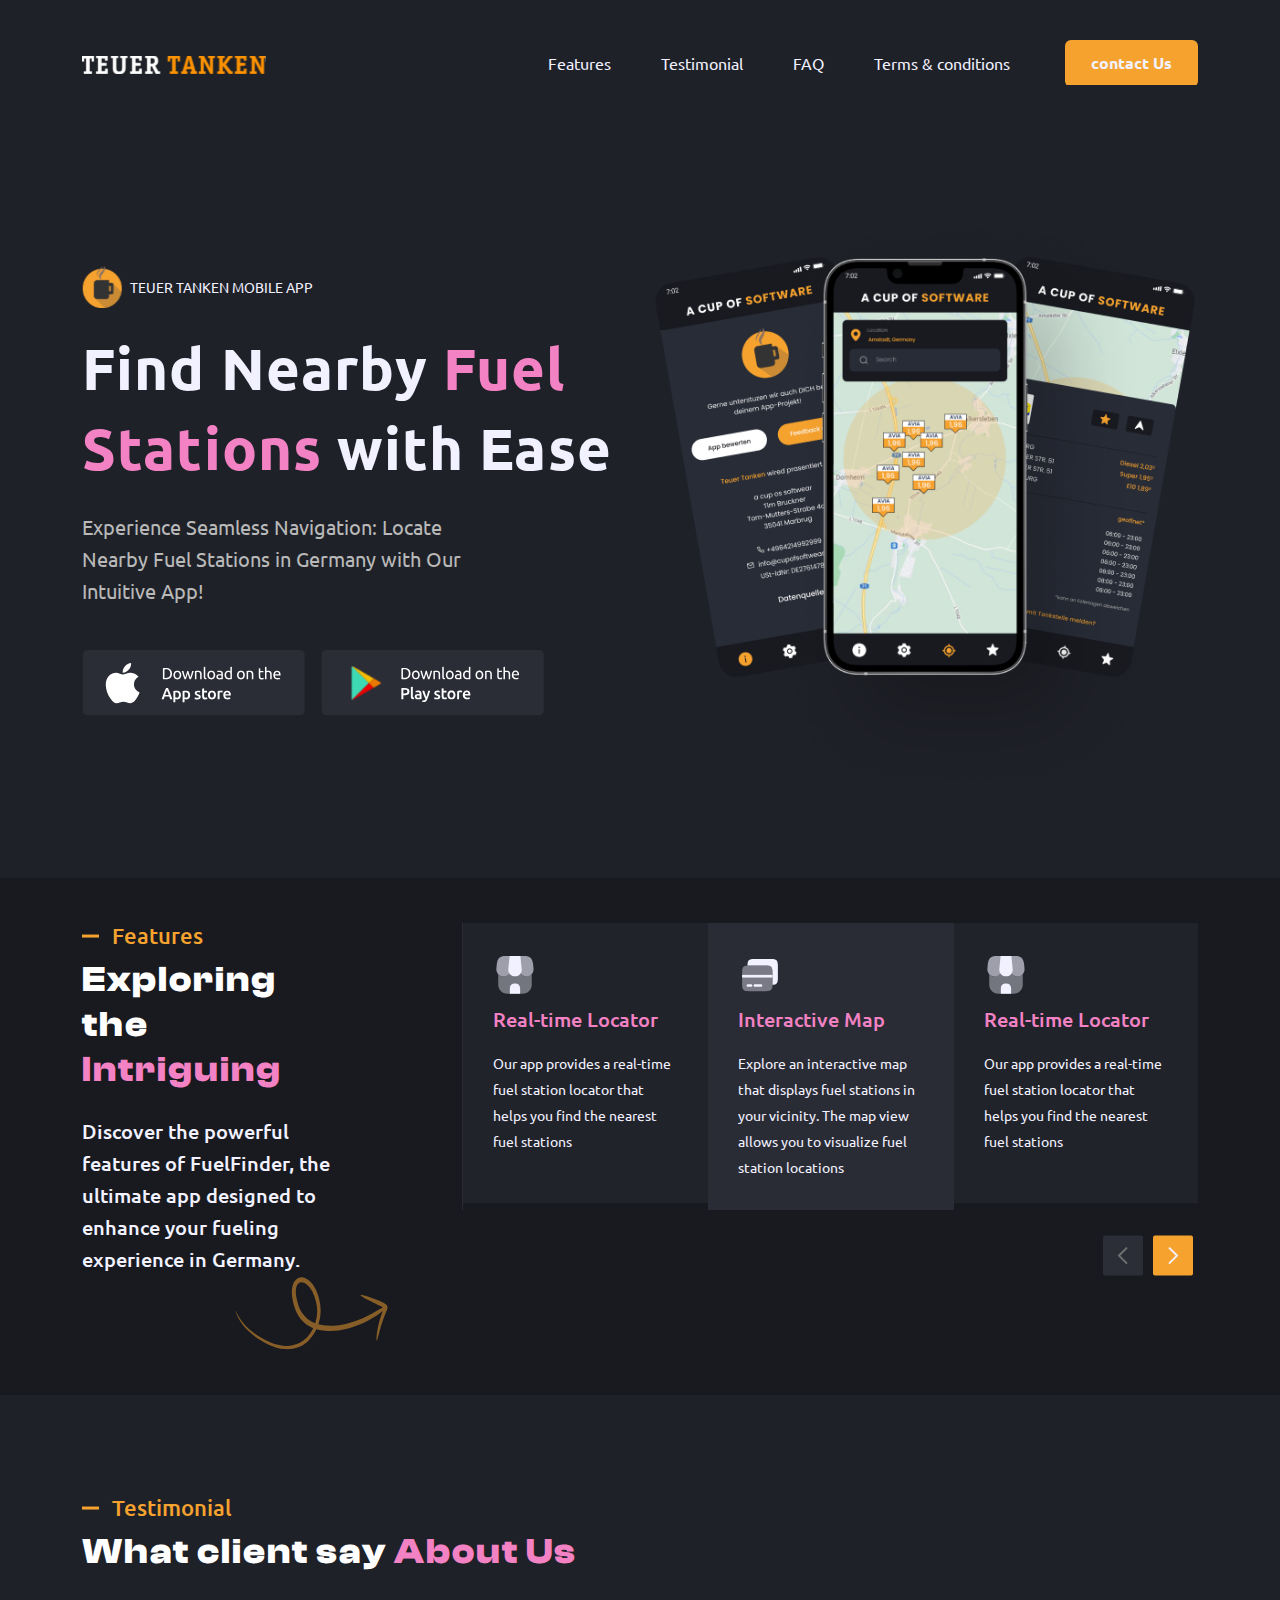
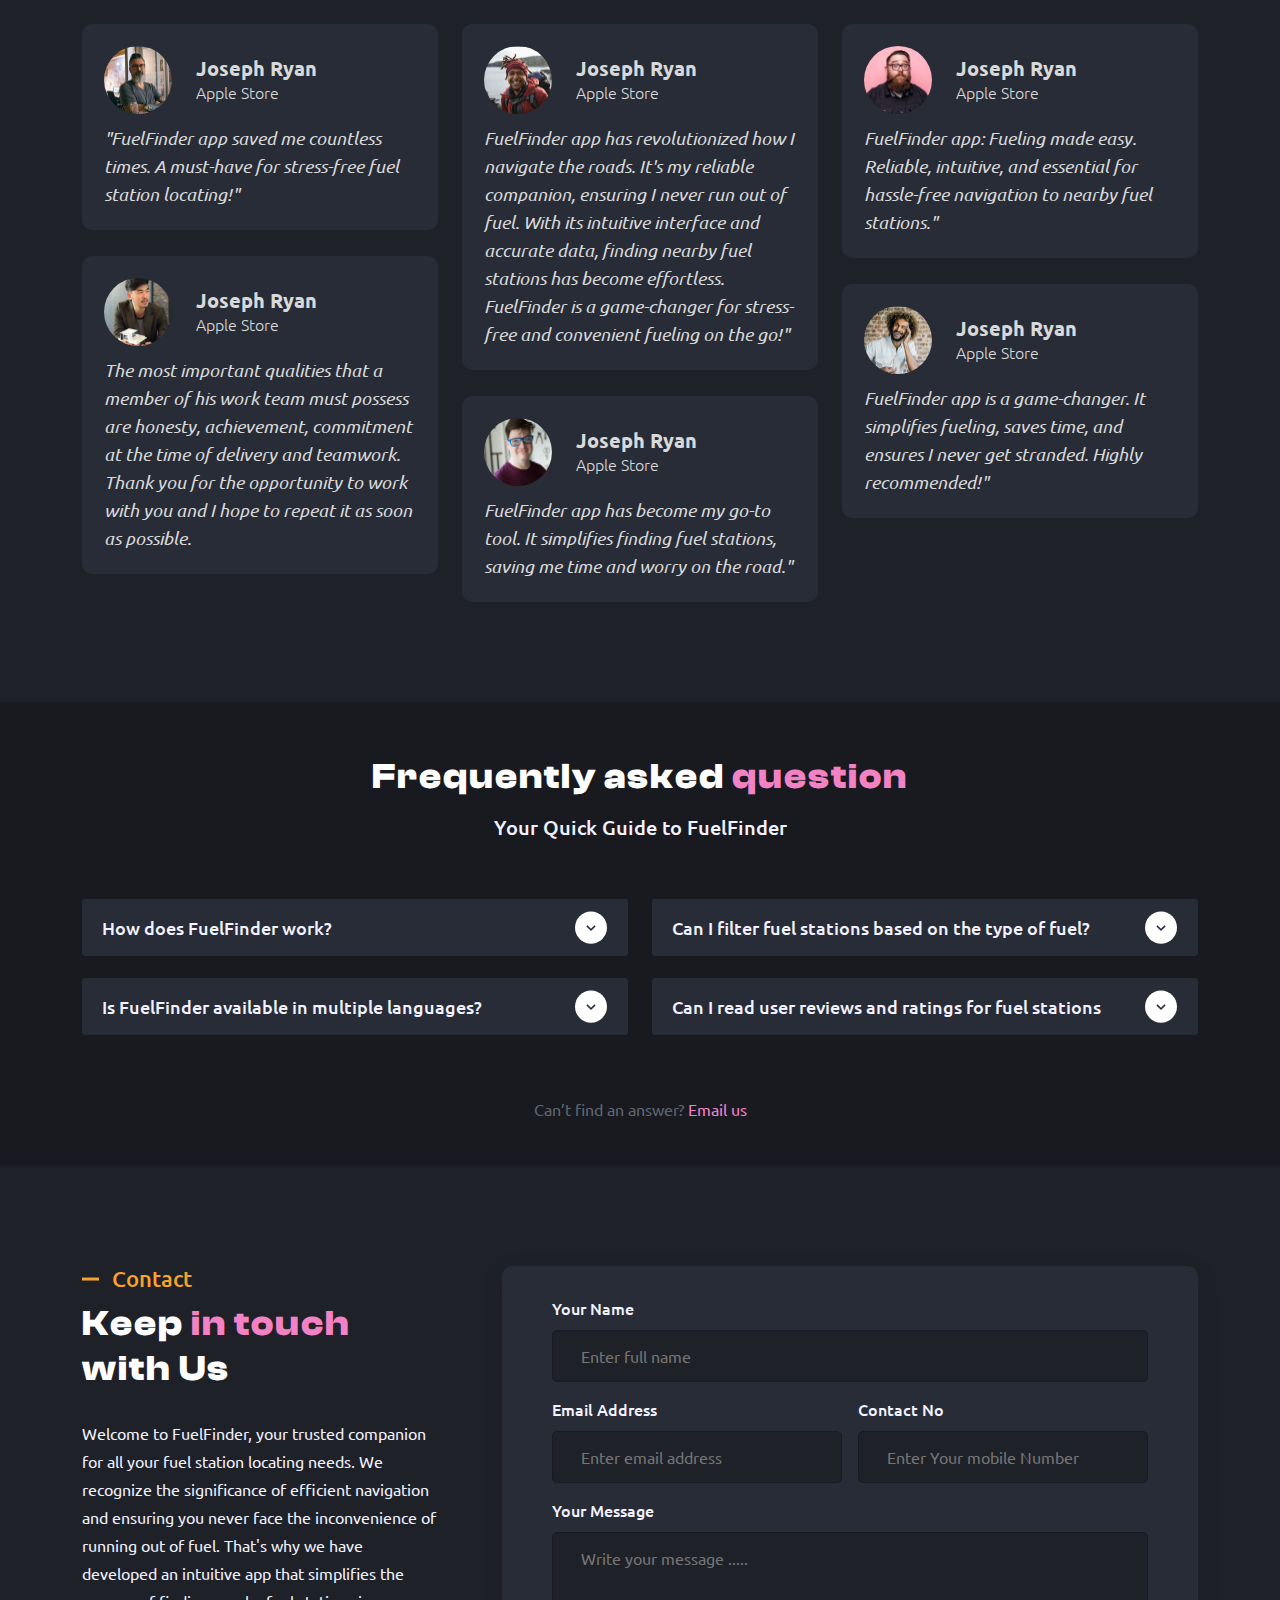
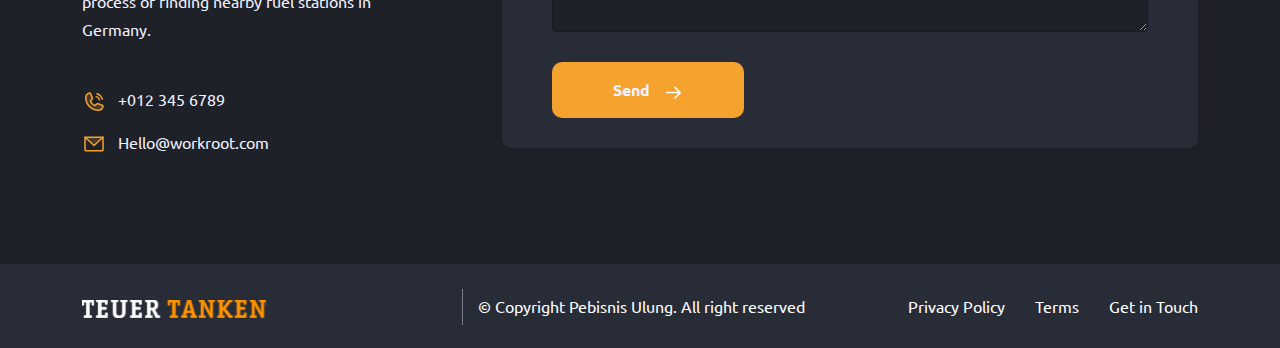
==== index.html @ acd618f5 "Complete" ====
<!DOCTYPE html>
<html lang="en">
  <head>
    <meta charset="UTF-8" />
    <meta name="viewport" content="width=device-width, initial-scale=1.0" />
    <title>Teuer Tanken</title>

    <!-- Owl Carousel CSS -->
    <link rel="stylesheet" href="assets/css/owl.carousel.min.css" />
    <link rel="stylesheet" href="assets/css/owl.theme.default.min.css" />

    <!-- Bootstrap CSS -->
    <link rel="stylesheet" href="assets/css/bootstrap.min.css" />

    <!-- Custom CSS -->
    <link rel="stylesheet" href="assets/css/style.css" />

    <!-- Responsive CSS -->
    <link rel="stylesheet" href="assets/css/responsive.css" />
  </head>
  <body>
    <!-- Header Part HTML Start -->

    <header>
      <!-- Navbar Section HTML Start -->

      <div id="body-overlay"></div>

      <nav id="Navbar">
        <div class="navbar-wrapper overflow-hidden">
          <div class="container">
            <div class="nav-menu-wrapper">
              <div class="logo">
                <a href="#"><img src="assets/images/logo.svg" alt="logo" /></a>
              </div>
              <div class="main-menu">
                <div id="nav_menu" class="nav-menu">
                  <div id="cross_icon" class="d-xl-none">
                    <span
                      ><img src="assets/images/cross-icon.svg" alt="cross-icon"
                    /></span>
                  </div>
                  <ul>
                    <li><a href="#">Features</a></li>
                    <li><a href="#">Testimonial</a></li>
                    <div class="d-none d-xl-flex">
                      <li><a href="#">FAQ</a></li>
                      <li>
                        <a href="#">Terms & conditions</a>
                      </li>
                    </div>
                    <li class="d-xl-none">
                      <a href="#">Frequently asked questions</a>
                    </li>
                    <li class="d-xl-none">
                      <a href="#">Terms & conditions</a>
                    </li>
                    <li class="d-xl-none"><a href="#">Contact Us</a></li>
                  </ul>
                  <div class="contact-info d-lg-none">
                    <ul>
                      <li>
                        <img
                          src="assets/images/phone-call.svg"
                          alt="phone-call"
                        /><a href="tel:+012 345 6789">+012 345 6789</a>
                      </li>
                      <li>
                        <img
                          src="assets/images/envelope-icon.svg"
                          alt="envelope-icon"
                        /><a href="mailto:Hello@workroot.com"
                          >Hello@workroot.com</a
                        >
                      </li>
                      <li>
                        &copy; Copyright Pebisnis Ulung. All right reserved
                      </li>
                    </ul>
                  </div>
                </div>
                <div class="contact-btn d-none d-md-block">
                  <a href="#">contact Us</a>
                </div>
                <div id="bar_icon" class="d-xl-none">
                  <span
                    ><img src="assets/images/bar-icon.svg" alt="bar-icon"
                  /></span>
                </div>
              </div>
            </div>
          </div>
        </div>
      </nav>

      <!-- Navbar Section HTML Start -->

      <!-- Hero Section HTML Start -->

      <section id="Hero">
        <div class="hero-wrapper">
          <div class="container">
            <div class="row align-items-center">
              <div class="col-xl-6">
                <div class="hero-content">
                  <span
                    ><img
                      src="assets/images/cup-icon.svg"
                      alt="cup-icon"
                    />TEUER TANKEN MOBILE APP</span
                  >
                  <h1>Find Nearby <span>Fuel Stations</span> with Ease</h1>
                  <h5>
                    Experience Seamless Navigation: Locate Nearby Fuel Stations
                    in Germany with Our Intuitive App!
                  </h5>
                  <div class="hero-buttons d-flex">
                    <div class="app-store-btn pe-2">
                      <a href="#"
                        ><img
                          src="assets/images/app-store-icon.svg"
                          alt="app-store-icon"
                      /></a>
                    </div>
                    <div class="play-store-btn ps-2">
                      <a href="#"
                        ><img
                          src="assets/images/play-store-icon.svg"
                          alt="play-store-icon"
                      /></a>
                    </div>
                  </div>
                </div>
              </div>
              <div class="col-xl-6">
                <div class="hero-img">
                  <img src="assets/images/hero-img.png" alt="hero-img" />
                </div>
              </div>
            </div>
          </div>
        </div>
      </section>

      <!-- Hero Section HTML End -->
    </header>

    <!-- Header Part HTML End -->

    <!-- Main Part HTML Start -->

    <main>
      <!-- Features Section HTML Start -->

      <section id="Features">
        <div class="features-wrapper">
          <div class="container">
            <div class="row">
              <div class="col-xl-4">
                <div class="features-content position-relative">
                  <div class="section-top">
                    <h5>Features</h5>
                    <h3>Exploring the <span>Intriguing</span></h3>
                  </div>
                  <h6>
                    Discover the powerful features of FuelFinder, the ultimate
                    app designed to enhance your fueling experience in Germany.
                  </h6>
                  <div class="features-shape">
                    <img
                      src="assets/images/features-shape.svg"
                      alt="features-shape"
                    />
                  </div>
                </div>
              </div>
              <div class="col-xl-8">
                <div class="features-slider owl-carousel owl-theme">
                  <div class="features-card item">
                    <div class="features-card-icon">
                      <img
                        src="assets/images/real-time-locator-icon.svg"
                        alt="real-time-locator-icon"
                      />
                    </div>
                    <h5>Real-time Locator</h5>
                    <p>
                      Our app provides a real-time fuel station locator that
                      helps you find the nearest fuel stations
                    </p>
                  </div>
                  <div class="features-card gray-bg item">
                    <div class="features-card-icon">
                      <img
                        src="assets/images/interactive-map-icon.svg"
                        alt="interactive-map-icon"
                      />
                    </div>
                    <h5>Interactive Map</h5>
                    <p>
                      Explore an interactive map that displays fuel stations in
                      your vicinity. The map view allows you to visualize fuel
                      station locations
                    </p>
                  </div>
                </div>
              </div>
            </div>
          </div>
        </div>
      </section>

      <!-- Features Section HTML End -->

      <!-- Testimonial Section HTML Start -->

      <section id="Testimonial">
        <div class="testimonial-wrapper section-spacing">
          <div class="container">
            <div class="section-top">
              <h5>Testimonial</h5>
              <h3>What client say <span>About Us</span></h3>
            </div>
            <div class="row pt-3">
              <div class="col-lg-6 col-xl-4">
                <div class="testimonial-card">
                  <div class="client-info d-flex align-items-center">
                    <div class="client-img">
                      <img
                        src="assets/images/client-img1.png"
                        alt="client-img1"
                      />
                    </div>
                    <div class="client-name">
                      <h5>Joseph Ryan</h5>
                      <span>Apple Store</span>
                    </div>
                  </div>
                  <div class="testimonail-card-content">
                    <p>
                      "FuelFinder app saved me countless times. A must-have for
                      stress-free fuel station locating!"
                    </p>
                  </div>
                </div>
                <div class="testimonial-card">
                  <div class="client-info d-flex align-items-center">
                    <div class="client-img">
                      <img
                        src="assets/images/client-img4.png"
                        alt="client-img4"
                      />
                    </div>
                    <div class="client-name">
                      <h5>Joseph Ryan</h5>
                      <span>Apple Store</span>
                    </div>
                  </div>
                  <div class="testimonail-card-content">
                    <p>
                      The most important qualities that a member of his work
                      team must possess are honesty, achievement, commitment at
                      the time of delivery and teamwork. Thank you for the
                      opportunity to work with you and I hope to repeat it as
                      soon as possible.
                    </p>
                  </div>
                </div>
              </div>
              <div class="col-lg-6 col-xl-4">
                <div class="testimonial-card">
                  <div class="client-info d-flex align-items-center">
                    <div class="client-img">
                      <img
                        src="assets/images/client-img2.png"
                        alt="client-img2"
                      />
                    </div>
                    <div class="client-name">
                      <h5>Joseph Ryan</h5>
                      <span>Apple Store</span>
                    </div>
                  </div>
                  <div class="testimonail-card-content">
                    <p>
                      FuelFinder app has revolutionized how I navigate the
                      roads. It's my reliable companion, ensuring I never run
                      out of fuel. With its intuitive interface and accurate
                      data, finding nearby fuel stations has become effortless.
                      FuelFinder is a game-changer for stress-free and
                      convenient fueling on the go!"
                    </p>
                  </div>
                </div>
                <div class="testimonial-card">
                  <div class="client-info d-flex align-items-center">
                    <div class="client-img">
                      <img
                        src="assets/images/client-img5.png"
                        alt="client-img5"
                      />
                    </div>
                    <div class="client-name">
                      <h5>Joseph Ryan</h5>
                      <span>Apple Store</span>
                    </div>
                  </div>
                  <div class="testimonail-card-content">
                    <p>
                      FuelFinder app has become my go-to tool. It simplifies
                      finding fuel stations, saving me time and worry on the
                      road."
                    </p>
                  </div>
                </div>
              </div>
              <div class="col-lg-6 col-xl-4">
                <div class="testimonial-card">
                  <div class="client-info d-flex align-items-center">
                    <div class="client-img">
                      <img
                        src="assets/images/client-img3.png"
                        alt="client-img3"
                      />
                    </div>
                    <div class="client-name">
                      <h5>Joseph Ryan</h5>
                      <span>Apple Store</span>
                    </div>
                  </div>
                  <div class="testimonail-card-content">
                    <p>
                      FuelFinder app: Fueling made easy. Reliable, intuitive,
                      and essential for hassle-free navigation to nearby fuel
                      stations."
                    </p>
                  </div>
                </div>
                <div class="testimonial-card">
                  <div class="client-info d-flex align-items-center">
                    <div class="client-img">
                      <img
                        src="assets/images/client-img6.png"
                        alt="client-img6"
                      />
                    </div>
                    <div class="client-name">
                      <h5>Joseph Ryan</h5>
                      <span>Apple Store</span>
                    </div>
                  </div>
                  <div class="testimonail-card-content">
                    <p>
                      FuelFinder app is a game-changer. It simplifies fueling,
                      saves time, and ensures I never get stranded. Highly
                      recommended!"
                    </p>
                  </div>
                </div>
              </div>
            </div>
          </div>
        </div>
      </section>

      <!-- Testimonial Section HTML End -->

      <!-- FAQ Section HTML Start -->

      <section id="FAQ">
        <div class="faq-wrapper">
          <div class="container">
            <div class="faq-top">
              <h2>Frequently asked <span>question</span></h2>
              <h5>Your Quick Guide to FuelFinder</h5>
            </div>
            <div class="accordion accordion-flush" id="accordionFlushExample">
              <div class="row">
                <div class="col-xl-6">
                  <div class="accordion-item">
                    <h2 class="accordion-header">
                      <button
                        class="accordion-button collapsed"
                        type="button"
                        data-bs-toggle="collapse"
                        data-bs-target="#flush-collapseOne"
                        aria-expanded="false"
                        aria-controls="flush-collapseOne"
                      >
                        How does FuelFinder work?
                      </button>
                    </h2>
                    <div
                      id="flush-collapseOne"
                      class="accordion-collapse collapse"
                      data-bs-parent="#accordionFlushExample"
                    >
                      <div class="accordion-body">
                        <p>
                          FuelFinder utilizes real-time data to locate nearby
                          fuel stations on an interactive map. Simply open the
                          app, and it will display the closest stations based on
                          your current location
                        </p>
                      </div>
                    </div>
                  </div>
                  <div class="accordion-item">
                    <h2 class="accordion-header">
                      <button
                        class="accordion-button collapsed"
                        type="button"
                        data-bs-toggle="collapse"
                        data-bs-target="#flush-collapseTwo"
                        aria-expanded="false"
                        aria-controls="flush-collapseTwo"
                      >
                        Is FuelFinder available in multiple languages?
                      </button>
                    </h2>
                    <div
                      id="flush-collapseTwo"
                      class="accordion-collapse collapse"
                      data-bs-parent="#accordionFlushExample"
                    >
                      <div class="accordion-body">
                        <p>
                          FuelFinder utilizes real-time data to locate nearby
                          fuel stations on an interactive map. Simply open the
                          app, and it will display the closest stations based on
                          your current location
                        </p>
                      </div>
                    </div>
                  </div>
                </div>
                <div class="col-xl-6">
                  <div class="accordion-item">
                    <h2 class="accordion-header">
                      <button
                        class="accordion-button collapsed"
                        type="button"
                        data-bs-toggle="collapse"
                        data-bs-target="#flush-collapseThree"
                        aria-expanded="false"
                        aria-controls="flush-collapseThree"
                      >
                        Can I filter fuel stations based on the type of fuel?
                      </button>
                    </h2>
                    <div
                      id="flush-collapseThree"
                      class="accordion-collapse collapse"
                      data-bs-parent="#accordionFlushExample"
                    >
                      <div class="accordion-body">
                        <p>
                          FuelFinder utilizes real-time data to locate nearby
                          fuel stations on an interactive map. Simply open the
                          app, and it will display the closest stations based on
                          your current location
                        </p>
                      </div>
                    </div>
                  </div>
                  <div class="accordion-item">
                    <h2 class="accordion-header">
                      <button
                        class="accordion-button collapsed"
                        type="button"
                        data-bs-toggle="collapse"
                        data-bs-target="#flush-collapseFour"
                        aria-expanded="false"
                        aria-controls="flush-collapseFour"
                      >
                        Can I read user reviews and ratings for fuel stations
                      </button>
                    </h2>
                    <div
                      id="flush-collapseFour"
                      class="accordion-collapse collapse"
                      data-bs-parent="#accordionFlushExample"
                    >
                      <div class="accordion-body">
                        <p>
                          FuelFinder utilizes real-time data to locate nearby
                          fuel stations on an interactive map. Simply open the
                          app, and it will display the closest stations based on
                          your current location
                        </p>
                      </div>
                    </div>
                  </div>
                </div>
              </div>
            </div>
            <div class="email-us-btn">
              <p>Can’t find an answer? <a href="#">Email us</a></p>
            </div>
          </div>
        </div>
      </section>

      <!-- FAQ Section HTML End -->

      <!-- Contact Section HTML Start -->

      <section id="Contact">
        <div class="contact-wrapper section-spacing">
          <div class="container">
            <div class="row">
              <div class="col-xl-4">
                <div class="contact-content">
                  <div class="section-top">
                    <h5>Contact</h5>
                    <h3>Keep <span>in touch</span> with Us</h3>
                  </div>
                  <p>
                    Welcome to FuelFinder, your trusted companion for all your
                    fuel station locating needs. We recognize the significance
                    of efficient navigation and ensuring you never face the
                    inconvenience of running out of fuel. That's why we have
                    developed an intuitive app that simplifies the process of
                    finding nearby fuel stations in Germany.
                  </p>
                  <ul>
                    <li>
                      <img
                        src="assets/images/phone-call.svg"
                        alt="phone-call"
                      /><a href="tel:+012 345 6789">+012 345 6789</a>
                    </li>
                    <li class="ps-3 ps-xl-0">
                      <img
                        src="assets/images/envelope-icon.svg"
                        alt="envelope-icon"
                      /><a href="mailto:Hello@workroot.com"
                        >Hello@workroot.com</a
                      >
                    </li>
                  </ul>
                </div>
              </div>
              <div class="col-xl-8">
                <div class="contact-form">
                  <form>
                    <div class="form-input-field">
                      <label>Your Name</label>
                      <input
                        type="text"
                        placeholder="Enter full name"
                        required
                      />
                    </div>
                    <div class="d-md-flex">
                      <div class="form-input-field pe-md-2">
                        <label>Email Address</label>
                        <input
                          type="email"
                          placeholder="Enter email address"
                          required
                        />
                      </div>
                      <div class="form-input-field ps-md-2">
                        <label>Contact No</label>
                        <input
                          type="text"
                          placeholder="Enter Your mobile Number"
                          required
                        />
                      </div>
                    </div>
                    <div class="form-textarea-field">
                      <label>Your Message</label>
                      <textarea
                        rows="3"
                        placeholder="Write your message ....."
                        required
                      ></textarea>
                    </div>
                    <div class="form-btn-field">
                      <button type="submit">
                        Send
                        <img
                          src="assets/images/arrow-right.svg"
                          alt="arrow-right"
                        />
                      </button>
                    </div>
                  </form>
                </div>
              </div>
            </div>
          </div>
        </div>
      </section>

      <!-- Contact Section HTML End -->
    </main>

    <!-- Main Part HTML End -->

    <!-- Footer Part HTML Start -->

    <footer id="Footer">
      <div class="footer-wrapper">
        <div class="container">
          <div class="row">
            <div class="col-md-6 col-xl-4">
              <div class="footer-logo">
                <a href="#"><img src="assets/images/logo.svg" alt="logo" /></a>
              </div>
            </div>
            <div class="col-md-6 col-xl-4">
              <div class="footer-copyright">
                <p>&copy; Copyright Pebisnis Ulung. All right reserved</p>
              </div>
            </div>
            <div class="col-md-6 col-xl-4 d-none d-xl-block">
              <div class="footer-menu float-md-end">
                <ul>
                  <li><a href="#">Privacy Policy</a></li>
                  <li><a href="#">Terms</a></li>
                  <li><a href="#">Get in Touch</a></li>
                </ul>
              </div>
            </div>
          </div>
        </div>
      </div>
    </footer>

    <!-- Footer Part HTML End -->

    <!-- Jquery -->
    <script src="https://cdnjs.cloudflare.com/ajax/libs/jquery/3.7.0/jquery.min.js"></script>

    <!-- Owl Carousel JavaScript -->
    <script src="assets/js/owl.carousel.min.js"></script>

    <!-- Bootstrap JavaScript -->
    <script src="assets/js/bootstrap.bundle.min.js"></script>

    <!-- Custom JavaScript -->
    <script src="assets/js/script.js"></script>
  </body>
</html>
---- assets/css/style.css ----
/* Base Styles CSS Start */

/* Fonts */

/* Ubuntu */

@import url("https://fonts.googleapis.com/css2?family=Ubuntu:wght@300;400;500;700&display=swap");

/* Clash Display */

@font-face {
  font-family: "clash-display";
  src: url(../font/ClashDisplay-Semibold.otf);
}

@font-face {
  font-family: "clash-display";
  src: url(../font/ClashDisplay-Bold.otf);
}

* {
  margin: 0;
  padding: 0;
  box-sizing: border-box;
}

body {
  font-family: "Ubuntu", sans-serif;
  background: #1f2128;
  scroll-behavior: smooth;
}

/* Colors */

:root {
  --primary: #f282c3;
  --secondary: #f6a22e;
  --light: #f1f1ff;
  --gray: #d9d9d9;
}

ol,
ul {
  margin: 0;
  padding: 0;
}

li {
  list-style: none;
}

a {
  text-decoration: none;
  cursor: pointer;
}

img {
  max-width: 100%;
}

.section-spacing {
  padding: 100px 0;
}

.section-top h5 {
  position: relative;
  font-size: 22px;
  font-weight: 500;
  padding-left: 30px;
  color: var(--secondary);
}

.section-top h5::after {
  position: absolute;
  content: "";
  top: 50%;
  left: 0;
  transform: translateY(-50%);
  width: 17.447px;
  height: 2.908px;
  background: var(--secondary);
}

.section-top h3 {
  font-family: clash-display;
  font-size: 36px;
  font-weight: 700;
  line-height: 45px;
  color: #ffffff;
  letter-spacing: 2px;
}

.section-top h3 span {
  color: var(--primary);
}

/* Bootstrap Override */
@media (min-width: 1300px) {
  .container {
    max-width: 1200px;
  }
}

@media (min-width: 1500px) {
  .container {
    max-width: 1400px;
  }
}

/* Base Styles CSS End */

/* Header Part CSS Start */

/* Navbar Section CSS Start */

#body-overlay {
  width: 100vw;
  height: 100vh;
  position: fixed;
  z-index: 3;
  top: 0;
  overflow: hidden;
  background: rgba(0, 0, 0, 0.5);
  display: none;
}

#body-overlay.active {
  display: block;
}

#Navbar {
  padding-top: 40px;
}

.nav-menu-wrapper {
  display: flex;
  justify-content: space-between;
  align-items: center;
  padding: 10px 0;
}

.navbar-wrapper.sticky {
  position: fixed;
  top: 0;
  left: 0;
  right: 0;
  background: #1f21288c;
  backdrop-filter: blur(10px);
  padding: 20px 0;
  z-index: 999;
  -webkit-animation: sticky 1.2s;
  animation: sticky 1.2s;
}

@keyframes sticky {
  from {
    top: -100px;
  }
  to {
    top: 0;
  }
}

.main-menu {
  display: flex;
  align-items: center;
}

.nav-menu ul {
  display: flex;
  align-items: center;
}

.nav-menu > ul li {
  padding: 0 25px;
}

.nav-menu ul li a {
  font-size: 16px;
  font-weight: 400;
  color: var(--light);
}

.contact-btn a {
  font-size: 16px;
  font-weight: 700;
  color: var(--light);
  background: #f6a22e;
  padding: 12px 26px 14px;
  margin-left: 30px;
  border-radius: 6px;
}

/* Responsive CSS for Navbar */

@media (max-width: 1199px) {
  #nav_menu {
    position: absolute;
    top: 0;
    right: 100%;
    max-width: 454px;
    width: 100%;
    height: 100%;
    background: #1f2128;
    transition: right 0.3s ease-in-out;
    z-index: 99;
  }

  #nav_menu.active {
    right: 0 !important;
  }

  #bar_icon {
    padding-left: 25px;
    cursor: pointer;
  }

  #bar_icon img,
  #cross_icon img {
    width: 32px;
  }

  #cross_icon {
    position: absolute;
    top: 20px;
    right: 20px;
    cursor: pointer;
  }

  .nav-menu ul {
    flex-direction: column;
    align-items: start;
    margin-top: 60px;
    padding: 0 30px;
  }

  .nav-menu > ul li {
    width: 100%;
    padding: 20px 0;
    border-bottom: 1px solid #3a3d46;
  }

  .contact-info {
    padding-top: 50px;
  }

  .contact-info ul {
    margin-top: 0;
  }

  .contact-info ul li {
    display: flex;
    align-items: center;
    font-size: 18px;
    color: var(--light);
    padding-bottom: 20px;
  }

  .contact-info ul li a {
    padding-left: 12px;
  }
}

/* Navbar Section CSS End */

/* Hero Section CSS Start */

.hero-wrapper {
  padding: 100px 0 80px;
}

.hero-content > span {
  display: flex;
  align-items: center;
  font-size: 14px;
  font-weight: 400;
  line-height: 32px;
  color: var(--light);
}

.hero-content > span img {
  padding-right: 8px;
}

.hero-content h1 {
  font-size: 58px;
  font-weight: 700;
  line-height: 80px;
  letter-spacing: 1.16px;
  color: var(--light);
  padding-top: 20px;
}

.hero-content h1 span {
  color: var(--primary);
}

.hero-content h5 {
  font-size: 20px;
  font-weight: 400;
  line-height: 32px;
  color: #b9b9b9;
  padding: 15px 150px 0 0;
}

.hero-buttons {
  padding-top: 35px;
}

.hero-img {
  padding-top: 30px;
}

/* Hero Section CSS End */

/* Header Part CSS End */

/* Main Part CSS Start */

/* Testimonial Section CSS Start */

.testimonial-card-container {
  display: grid;
  grid-template-columns: repeat(3, 1fr);
  gap: 20px;
  padding-top: 27px;
}

.testimonial-card {
  background: #282c37;
  padding: 22px;
  margin-top: 26px;
  border-radius: 10px;
}

.client-img {
  max-width: 70px;
  width: 100%;
  margin-right: 22px;
}

.client-img img {
  max-width: 68px;
  width: 100%;
  min-height: 68px;
  max-height: 68px;
  height: 100%;
  border-radius: 100%;
}

.client-name h5 {
  font-size: 20px;
  font-weight: 700;
  color: var(--gray);
  margin-bottom: 0;
}

.client-name span {
  font-size: 16px;
  font-weight: 300;
  color: var(--gray);
}

.testimonail-card-content {
  padding-top: 10px;
}

.testimonail-card-content p {
  font-size: 18px;
  font-style: italic;
  font-weight: 400;
  line-height: 28px;
  color: var(--gray);
  margin-bottom: 0;
}

/* Testimonial Section CSS End */

/* FAQ Section CSS Start */

.faq-wrapper {
  padding: 45px 0;
  background: #181a20;
}

.faq-top {
  text-align: center;
}

.faq-top h2 {
  font-family: clash-display;
  font-size: 36px;
  font-weight: 700;
  line-height: 60px;
  color: #ffffff;
  letter-spacing: 2px;
}

.faq-top h2 span {
  color: var(--primary);
}

.faq-top h5 {
  font-size: 20px;
  color: var(--light);
  margin-bottom: 0;
}

.accordion {
  padding: 60px 0 40px;
}

.accordion-item {
  background: #282c37;
  border: none;
  margin-bottom: 22px;
  border-radius: 4px !important;
}

.accordion-button,
.accordion-button:not(.collapsed) {
  font-size: 18px;
  font-weight: 500;
  color: var(--light);
  background: #282c37;
  padding: 12px 20px;
  box-shadow: none;
  border-radius: 4px !important;
}

.accordion-button::after {
  width: 33px;
  height: 33px;
  background-image: url(../images/chevron-down-icon.svg);
  background-size: 2rem;
}

.accordion-button:not(.collapsed)::after {
  background-image: url(../images/chevron-up-icon.svg);
}

.accordion-button:focus {
  box-shadow: none;
  border: none;
}

.accordion-body {
  padding-top: 0;
}

.accordion-body p {
  font-size: 16px;
  color: var(--light);
  margin-bottom: 0;
}

.email-us-btn p {
  font-size: 16px;
  text-align: center;
  color: #616672;
  margin: 0;
}

.email-us-btn p a {
  color: var(--primary);
}

/* FAQ Section CSS End */

/* Contact Section CSS Start */

.contact-content p {
  font-size: 16px;
  line-height: 28px;
  color: var(--light);
  padding: 20px 0;
}

.contact-content ul li img {
  padding-right: 12px;
}

.contact-content ul li {
  padding: 8px 0;
}

.contact-content ul li a {
  font-size: 16px;
  color: var(--light);
}

.contact-form {
  padding: 30px 50px;
  margin-left: 40px;
  background: #282c37;
  box-shadow: 0px 4px 24px 0px rgba(0, 0, 0, 0.08);
  border-radius: 10px;
}

.form-input-field {
  width: 100%;
}

.form-input-field label,
.form-textarea-field label {
  width: 100%;
  font-size: 16px;
  font-weight: 500;
  color: var(--light);
  padding-bottom: 10px;
}

.form-input-field input,
.form-textarea-field textarea {
  width: 100%;
  color: var(--light);
  background: #1f2128;
  padding: 13px 28px;
  margin-bottom: 15px;
  border: 1px solid #181b23;
  border-radius: 5px;
}

.form-input-field input:focus,
.form-textarea-field textarea:focus {
  outline: 0;
}

.form-btn-field button {
  width: 192px;
  font-size: 16px;
  font-weight: 700;
  color: var(--light);
  background: var(--secondary);
  padding: 16px;
  margin-top: 10px;
  border: none;
  border-radius: 10px;
}

.form-btn-field button img {
  padding-left: 10px;
}

/* Contact Section CSS End */

/* Main Part CSS End */

/* Footer Part CSS Start */

.footer-wrapper {
  padding: 30px 0;
  background: #282c37;
}

.footer-copyright p {
  position: relative;
  font-size: 16px;
  color: #ffffff;
  padding-left: 16px;
  margin-bottom: 0;
}

.footer-copyright p::before {
  position: absolute;
  content: "";
  top: -5px;
  left: 0;
  width: 1px;
  height: 36px;
  background: #fff;
  opacity: 0.4000000059604645;
}

.footer-menu ul {
  display: flex;
  align-items: center;
}
.footer-menu ul li {
  padding-left: 30px;
}

.footer-menu ul li a {
  font-size: 16px;
  color: #fff;
}

/* Footer Part CSS End */

/* Features Section CSS Start */

.features-wrapper {
  padding: 45px 0 120px;
  background: #181a20;
}

.features-content {
  padding-right: 100px;
}

.features-content h6 {
  font-size: 20px;
  line-height: 32px;
  color: var(--light);
  padding-top: 15px;
  margin-bottom: 0;
}

.features-shape {
  position: absolute;
  right: 50px;
  bottom: -75px;
}

.features-card {
  min-height: 280px;
  max-height: 500px;
  height: 100%;
  padding: 30px;
  background: #21232b;
}

.features-card.gray-bg {
  background: #2a2c35;
}

.features-card-icon img {
  width: 44px !important;
  height: 44px;
}

.features-card h5 {
  font-size: 20px;
  font-weight: 500;
  line-height: 25px;
  color: var(--primary);
  padding: 10px 0;
}

.features-card p {
  font-size: 14px;
  line-height: 26px;
  color: var(--light);
  margin-bottom: 0;
}

.owl-carousel .owl-nav.disabled {
  display: block;
}

.owl-nav {
  position: relative;
  bottom: -10px;
}

.owl-prev,
.owl-next {
  position: absolute;
}

.owl-prev {
  right: 50px;
}

.owl-next {
  right: 0;
}

.owl-theme .owl-nav [class*="owl-"]:hover {
  background: none;
}

/* Features Section CSS End */
---- assets/css/responsive.css ----
/* =========***=========
Responsive CSS
=========***========= */

/* Min Width 768px and Max Width 1199px */
@media (min-width: 768px) and (max-width: 1199px) {
  .hero-content,
  .hero-img {
    text-align: center;
  }

  .hero-content > span,
  .hero-buttons {
    justify-content: center;
  }

  .hero-content h1 {
    padding: 0 50px;
  }

  .hero-content h5 {
    font-size: 18px;
    line-height: 32px;
    padding: 15px 250px;
  }

  .section-top {
    text-align: center;
  }

  .features-content .section-top h5::after {
    left: 44%;
  }

  .section-top h5 {
    font-size: 22px;
  }

  .section-top h3 {
    font-size: 32px;
  }

  .features-content {
    text-align: center;
    padding-right: 0px;
  }

  .features-content h6 {
    font-size: 18px;
    padding: 15px 100px 50px;
  }

  .features-card {
    min-height: 290px;
  }

  .testimonial-wrapper .section-top h5::after {
    left: 42%;
  }

  .faq-top h2 {
    font-size: 32px;
  }

  .faq-top h5 {
    font-size: 18px;
  }

  .contact-content {
    text-align: center;
  }

  .contact-content .section-top h5::after {
    left: 44%;
  }

  .contact-content ul {
    width: 100%;
    display: flex;
    justify-content: center;
  }

  .contact-form {
    margin-top: 45px;
  }

  .footer-copyright {
    float: right;
  }
}

/* Min Width 768px and Max Width 991px */
@media (min-width: 768px) and (max-width: 991px) {
  .features-content .section-top h5::after {
    left: 42%;
  }

  .testimonial-wrapper .section-top h5::after {
    left: 40%;
  }

  .contact-content .section-top h5::after {
    left: 42%;
  }

  .hero-content h1 {
    padding: 0 20px;
  }

  .hero-content h5 {
    padding: 15px 50px;
  }
}

/* Min Width 300px and Max Width 767px */
@media (min-width: 300px) and (max-width: 767px) {
  .hero-content {
    text-align: center;
  }

  .hero-content > span {
    justify-content: center;
    font-size: 12px;
  }

  .hero-content h1 {
    font-size: 32px;
    line-height: 42px;
    letter-spacing: 0.64px;
  }

  .hero-content h5 {
    font-size: 14px;
    line-height: 21.016px;
    padding: 15px 0;
  }

  .hero-buttons {
    padding-top: 20px;
  }

  .section-top {
    text-align: center;
  }

  .section-top h5,
  .faq-top h5 {
    font-size: 18px;
  }

  .section-top h3,
  .faq-top h2 {
    font-size: 28px;
    line-height: 36px;
  }

  .features-content {
    padding-right: 0;
    text-align: center;
  }

  .features-content h6 {
    font-size: 14px;
    line-height: 24px;
    padding-bottom: 40px;
  }

  .features-content .section-top h5::after {
    left: 34%;
  }

  .testimonial-wrapper .section-top h5::after {
    left: 32%;
  }

  .client-name h5 {
    font-size: 18px;
  }

  .client-name span {
    font-size: 14px;
  }

  .testimonail-card-content p {
    font-size: 16px;
  }

  .contact-content .section-top h5::after {
    left: 37%;
  }

  .contact-content {
    text-align: center;
  }

  .contact-content ul {
    display: flex;
    justify-content: center;
  }

  .contact-content ul li a {
    font-size: 15px;
  }

  .contact-form {
    padding: 15px 10px;
    margin-top: 30px;
    margin-left: 0;
  }

  .footer-wrapper {
    text-align: center;
  }

  .footer-copyright p {
    padding-top: 15px;
    padding-left: 0;
  }

  .footer-copyright p::before {
    display: none;
  }
}
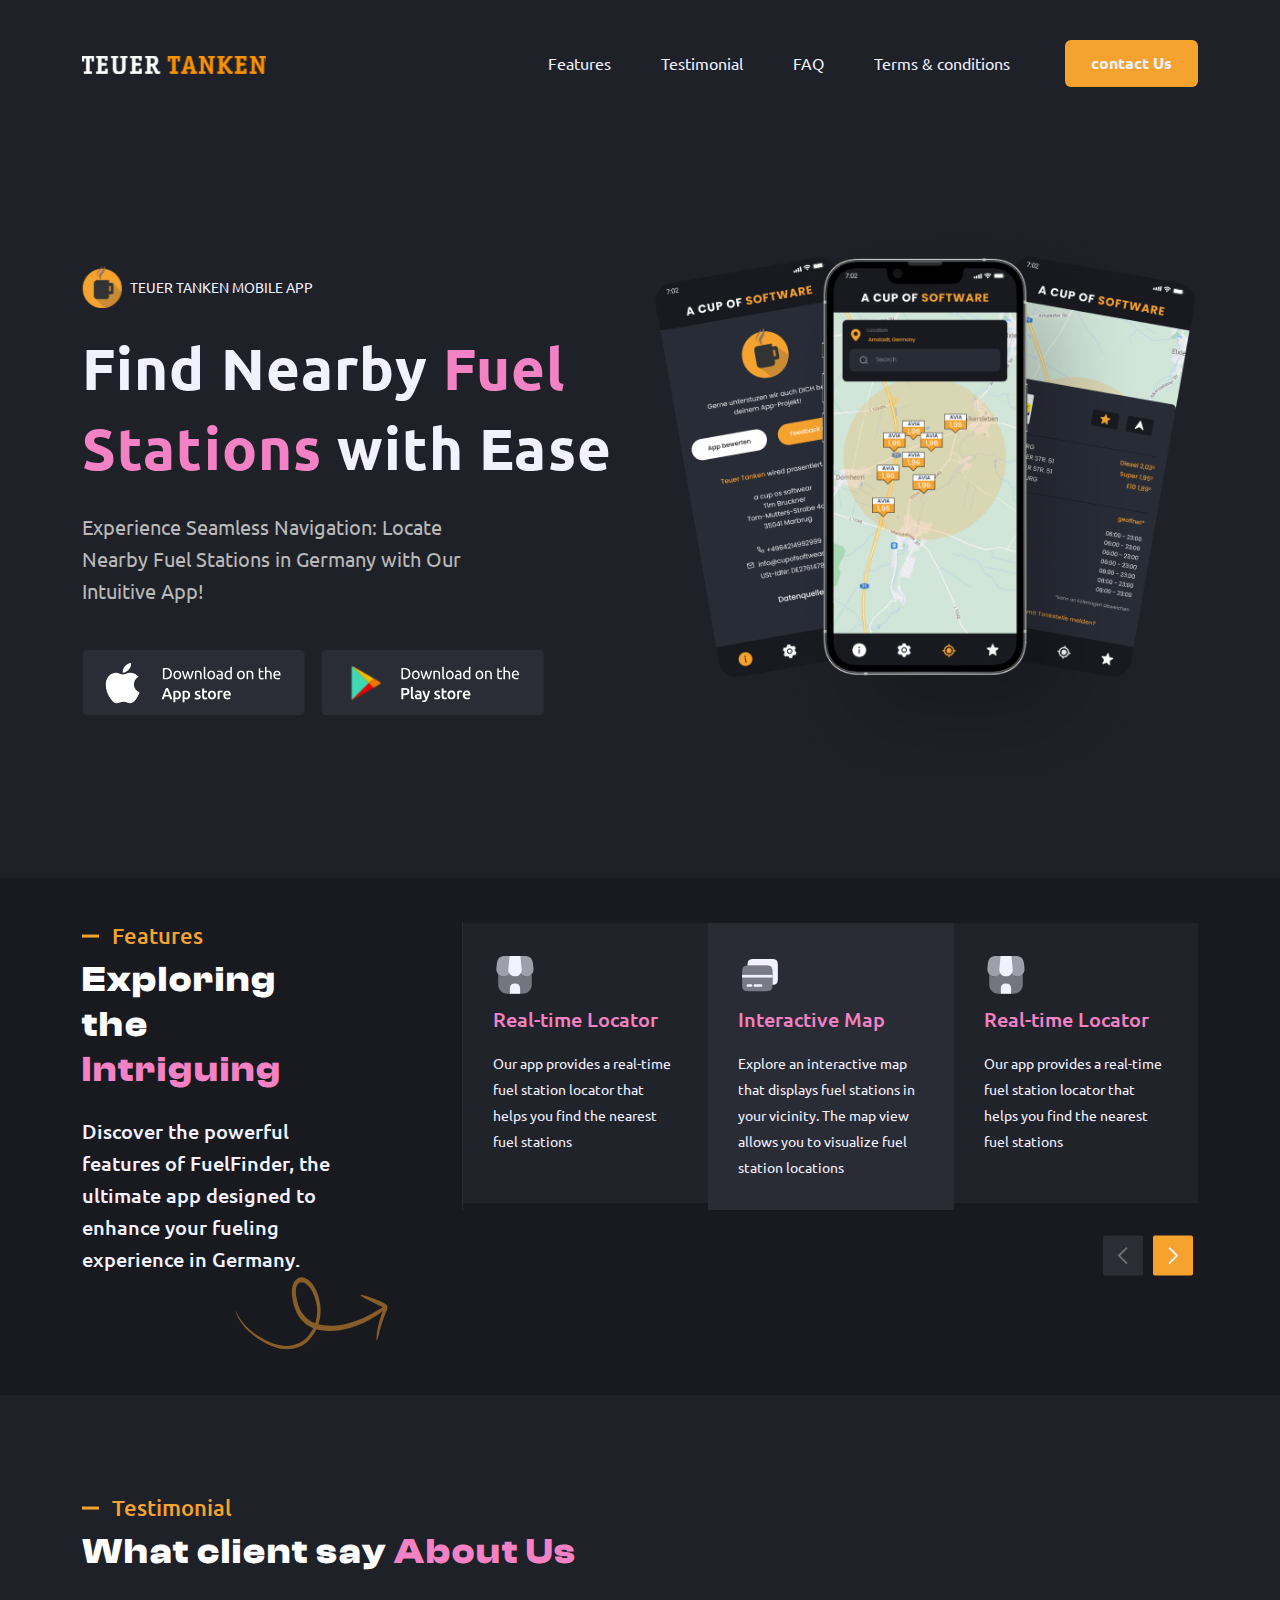
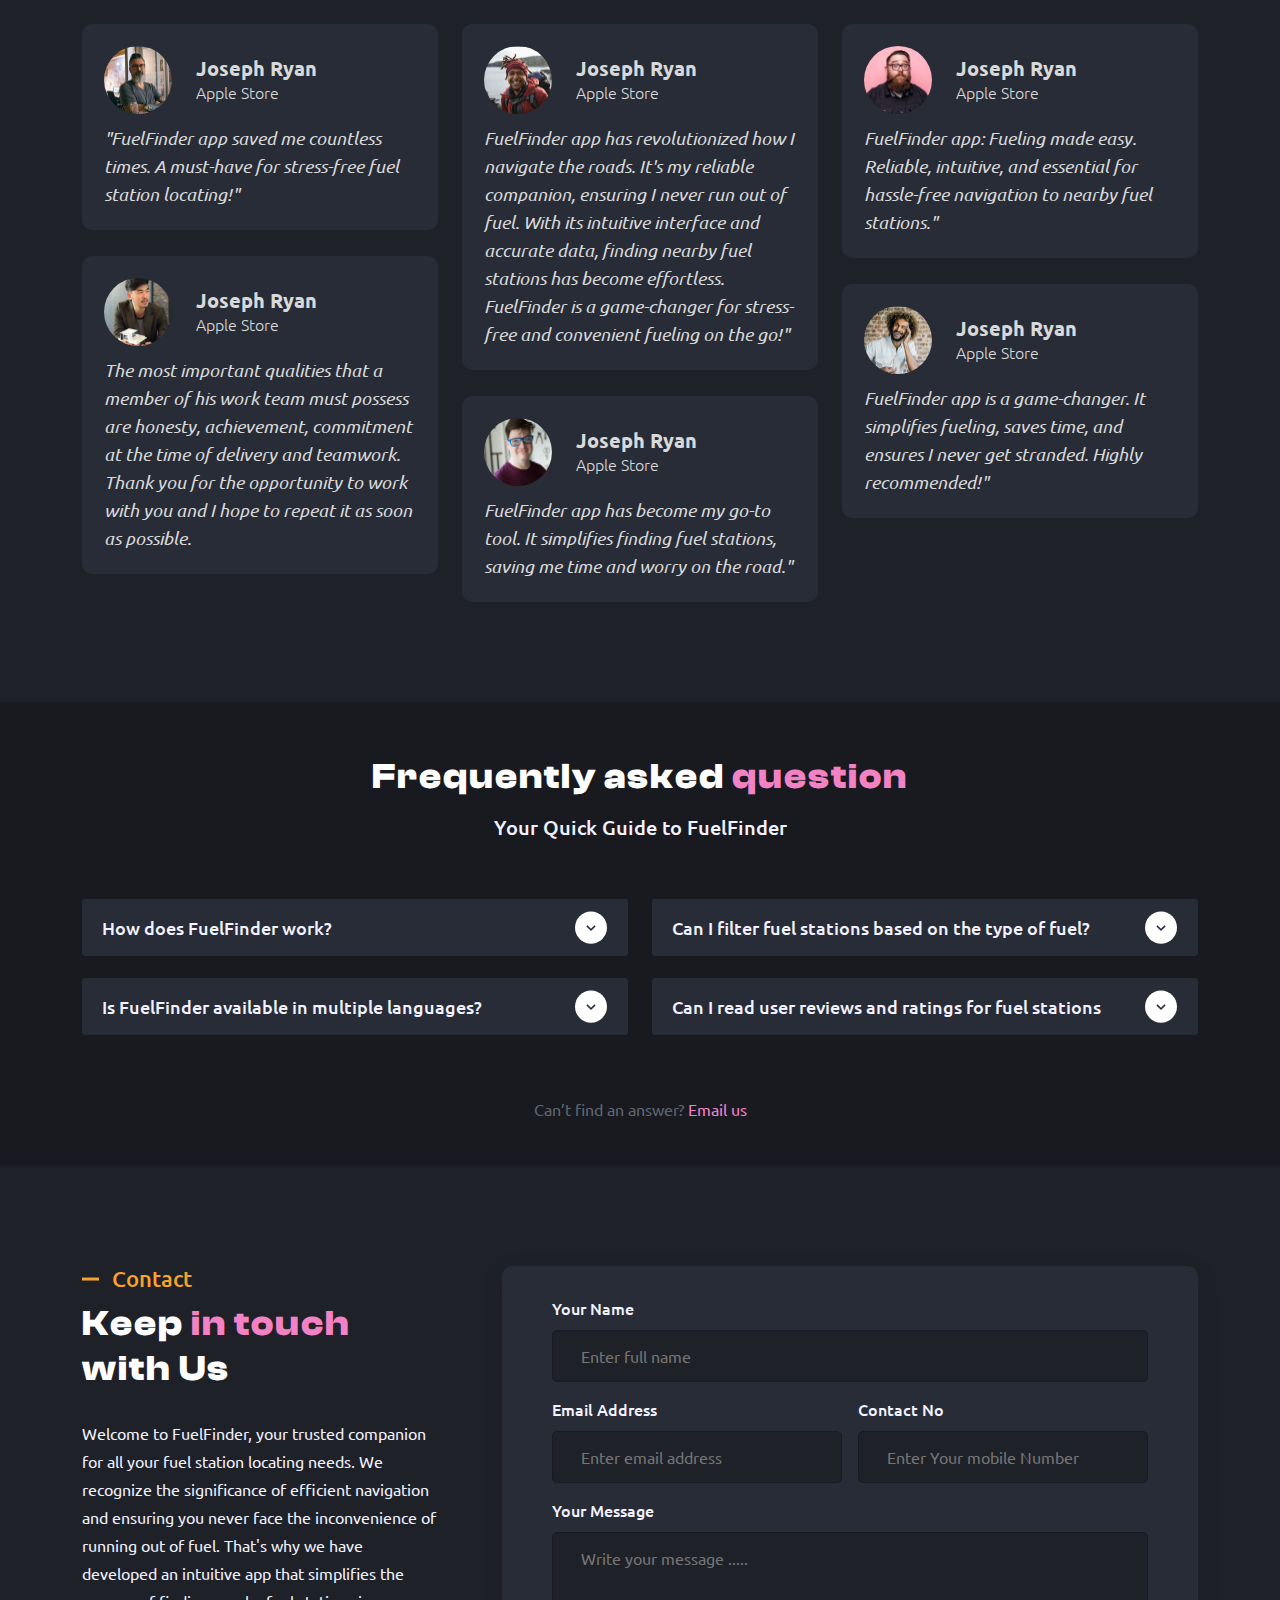
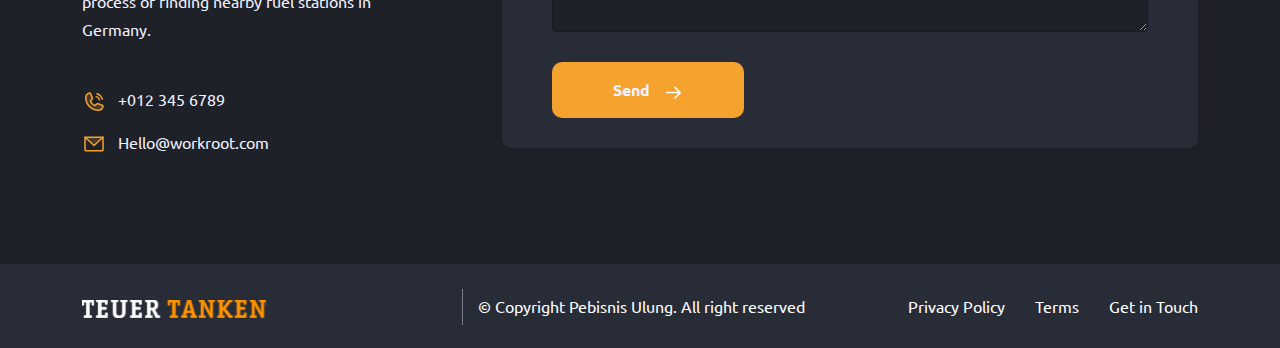
==== commit 6a396887: "Updated" ====
--- a/index.html
+++ b/index.html
@@ -5,6 +5,9 @@
     <meta name="viewport" content="width=device-width, initial-scale=1.0" />
     <title>Teuer Tanken</title>
 
+    <!-- Favicon -->
+    <link rel="icon" type="image/x-icon" href="./assets/images/favicon.ico" />
+
     <!-- Owl Carousel CSS -->
     <link rel="stylesheet" href="assets/css/owl.carousel.min.css" />
     <link rel="stylesheet" href="assets/css/owl.theme.default.min.css" />
@@ -27,7 +30,7 @@
       <div id="body-overlay"></div>
 
       <nav id="Navbar">
-        <div class="navbar-wrapper overflow-hidden">
+        <div class="navbar-wrapper">
           <div class="container">
             <div class="nav-menu-wrapper">
               <div class="logo">
@@ -41,21 +44,21 @@
                     /></span>
                   </div>
                   <ul>
-                    <li><a href="#">Features</a></li>
-                    <li><a href="#">Testimonial</a></li>
+                    <li><a href="#Features">Features</a></li>
+                    <li><a href="#Testimonial">Testimonial</a></li>
                     <div class="d-none d-xl-flex">
-                      <li><a href="#">FAQ</a></li>
+                      <li><a href="#FAQ">FAQ</a></li>
                       <li>
-                        <a href="#">Terms & conditions</a>
+                        <a href="terms-conditons.html">Terms & conditions</a>
                       </li>
                     </div>
                     <li class="d-xl-none">
-                      <a href="#">Frequently asked questions</a>
+                      <a href="#FAQ">Frequently asked questions</a>
                     </li>
                     <li class="d-xl-none">
-                      <a href="#">Terms & conditions</a>
+                      <a href="terms-conditons.html">Terms & conditions</a>
                     </li>
-                    <li class="d-xl-none"><a href="#">Contact Us</a></li>
+                    <li class="d-xl-none"><a href="#Contact">Contact Us</a></li>
                   </ul>
                   <div class="contact-info d-lg-none">
                     <ul>
--- a/assets/css/style.css
+++ b/assets/css/style.css
@@ -146,6 +146,7 @@
   right: 0;
   background: #1f21288c;
   backdrop-filter: blur(10px);
+  -webkit-backdrop-filter: blur(10px);
   padding: 20px 0;
   z-index: 999;
   -webkit-animation: sticky 1.2s;
@@ -195,12 +196,12 @@
 
 @media (max-width: 1199px) {
   #nav_menu {
-    position: absolute;
+    position: fixed;
     top: 0;
     right: 100%;
     max-width: 454px;
     width: 100%;
-    height: 100%;
+    height: 100vh;
     background: #1f2128;
     transition: right 0.3s ease-in-out;
     z-index: 99;
@@ -671,3 +672,44 @@
 }
 
 /* Features Section CSS End */
+
+/* ===========***==============
+Terms & Conditions Page CSS
+===========***============== */
+
+/* Terms & Conditions Section CSS Start */
+
+.terms-con-wrapper {
+  padding: 80px 0;
+}
+
+.terms-con-title h2 {
+  font-family: "clash-display";
+  font-size: 36px;
+  font-weight: 700;
+  color: #fff;
+}
+
+.terms-con-content-box {
+  padding-top: 25px;
+}
+
+.terms-con-content-box h4 {
+  font-size: 24px;
+  font-weight: 700;
+  line-height: 26px;
+  color: #fff;
+  margin-bottom: 10px;
+}
+
+.terms-con-content-box p,
+.terms-con-content-box li {
+  font-size: 18px;
+  font-weight: 400;
+  line-height: 26px;
+  color: #ccc;
+  margin-bottom: 0;
+  padding: 10px 0;
+}
+
+/* Terms & Conditions Section CSS End */
--- a/assets/css/responsive.css
+++ b/assets/css/responsive.css
@@ -110,6 +110,10 @@
   .hero-content h5 {
     padding: 15px 50px;
   }
+
+  .terms-con-title h2 {
+    font-size: 32px;
+  }
 }
 
 /* Min Width 300px and Max Width 767px */
@@ -165,6 +169,10 @@
     padding-bottom: 40px;
   }
 
+  .features-card {
+    min-height: 290px;
+  }
+
   .features-content .section-top h5::after {
     left: 34%;
   }
@@ -220,4 +228,17 @@
   .footer-copyright p::before {
     display: none;
   }
+
+  .terms-con-title h2 {
+    font-size: 28px;
+  }
+
+  .terms-con-content-box h4 {
+    font-size: 20px;
+  }
+
+  .terms-con-content-box p,
+  .terms-con-content-box li {
+    font-size: 16px;
+  }
 }
